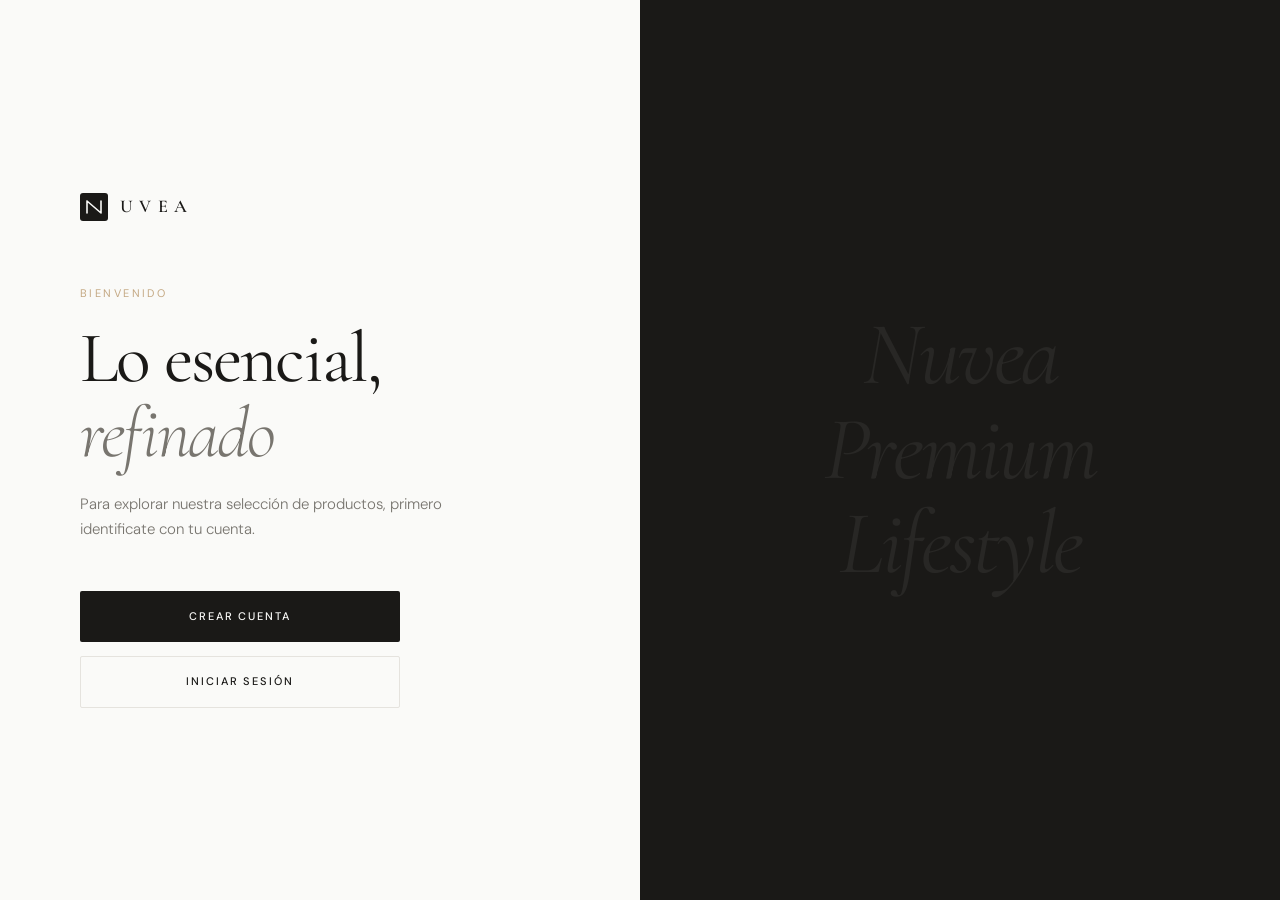
==== index.html @ 1f8201f7 "feat: NUVEA e-commerce — Entregas 1 y 2" ====
<!DOCTYPE html>
<html lang="es">
<head>
  <meta charset="UTF-8" />
  <meta name="viewport" content="width=device-width, initial-scale=1.0" />
  <title>NUVEA — Tienda Premium</title>
  <link rel="stylesheet" href="css/styles.css" />
  <script src="js/auth.js"></script>
  <script src="js/cart.js"></script>
  <script>guardAuth();</script>
</head>
<body>

  <!-- ====================================================
       NAVBAR
       ==================================================== -->
  <nav class="navbar">
    <a href="index.html" class="nav-brand">
      <svg class="nav-logo" viewBox="0 0 28 28" fill="none" xmlns="http://www.w3.org/2000/svg">
        <rect width="28" height="28" rx="3" fill="#1A1917"/><path d="M7 8v12M7 8l14 12M21 8v12" stroke="#FAFAF8" stroke-width="1.6" stroke-linecap="round" stroke-linejoin="round"/>
        
      </svg>
      <span class="nav-brand-name">uvea</span>
    </a>

    <ul class="nav-links">
      <li><a href="index.html" class="active">Inicio</a></li>
      <li><a href="pages/moda.html">Moda</a></li>
      <li><a href="pages/electronica.html">Electrónica</a></li>
      <li><a href="pages/hogar.html">Hogar</a></li>
    </ul>

    <a href="cart.html" class="nav-cart" aria-label="Carrito">
      <svg width="18" height="18" viewBox="0 0 24 24" fill="none" stroke="currentColor" stroke-width="1.6" stroke-linecap="round" stroke-linejoin="round">
        <path d="M6 2 3 6v14a2 2 0 0 0 2 2h14a2 2 0 0 0 2-2V6l-3-4z"/>
        <line x1="3" y1="6" x2="21" y2="6"/>
        <path d="M16 10a4 4 0 0 1-8 0"/>
      </svg>
      <span class="cart-badge"></span>
    </a>
    <button class="nav-toggle" aria-label="Menú" aria-expanded="false">
      <span></span><span></span><span></span>
    </button>
    <button class="btn-logout" onclick="authLogout()">Cerrar sesión</button>
  </nav>

  <!-- ====================================================
       MAIN
       ==================================================== -->
  <main>

    <!-- Hero -->
    <section class="hero">
      <p class="hero-eyebrow">Colección 2026</p>
      <h1 class="hero-title">Lo esencial, <em>refinado</em></h1>
      <p class="hero-subtitle">
        Una selección curada de productos premium para quienes valoran la calidad sobre la cantidad.
      </p>
      <a href="pages/moda.html" class="hero-cta">Explorar colección</a>
    </section>

    <!-- Categories -->
    <section class="categories-section">
      <div class="container">
        <p class="section-label">Categorías</p>

        <div class="categories-grid">

          <a href="pages/moda.html" class="category-card">
            <span class="cat-num">01</span>
            <h2 class="cat-title">Moda</h2>
            <span class="cat-tag">Ropa &amp; Estilo</span>
            <p class="cat-desc">
              Piezas atemporales seleccionadas para una guardarropa consciente y refinada.
            </p>
            <span class="cat-arrow">&#8594;</span>
          </a>

          <a href="pages/electronica.html" class="category-card">
            <span class="cat-num">02</span>
            <h2 class="cat-title">Electrónica</h2>
            <span class="cat-tag">Tecnología &amp; Dispositivos</span>
            <p class="cat-desc">
              Hardware y accesorios tech de alta gama para la productividad y el entretenimiento.
            </p>
            <span class="cat-arrow">&#8594;</span>
          </a>

          <a href="pages/hogar.html" class="category-card">
            <span class="cat-num">03</span>
            <h2 class="cat-title">Hogar</h2>
            <span class="cat-tag">Diseño &amp; Decoración</span>
            <p class="cat-desc">
              Objetos y muebles que elevan cada espacio con diseño contemporáneo y materiales nobles.
            </p>
            <span class="cat-arrow">&#8594;</span>
          </a>

        </div>
      </div>
    </section>

  </main>

  <!-- ====================================================
       FOOTER
       ==================================================== -->
  <footer>
    <span class="footer-brand">Nuvea</span>
    <span>&copy; 2026 NUVEA. Todos los derechos reservados.</span>
  </footer>

</body>
</html>
---- css/styles.css ----
/* ==========================================================
   NUVEA — Design System
   ========================================================== */

@import url('https://fonts.googleapis.com/css2?family=Cormorant+Garamond:ital,wght@0,300;0,400;0,600;1,300;1,400&family=DM+Sans:wght@300;400;500&display=swap');

/* --- Variables ------------------------------------------- */
:root {
  --bg:           #FAFAF8;
  --surface:      #FFFFFF;
  --border:       #E5E3DE;
  --border-dark:  #CCCAC4;
  --text:         #1A1917;
  --text-muted:   #78756F;
  --accent:       #C4A882;
  --nav-h:        72px;
  --radius:       2px;
  --max-w:        1200px;
  --pad-x:        48px;
}

/* --- Reset ----------------------------------------------- */
*, *::before, *::after { margin: 0; padding: 0; box-sizing: border-box; }
html { font-size: 16px; scroll-behavior: smooth; }

body {
  font-family: 'DM Sans', system-ui, sans-serif;
  background: var(--bg);
  color: var(--text);
  line-height: 1.6;
  min-height: 100vh;
  -webkit-font-smoothing: antialiased;
}

h1, h2, h3, h4 {
  font-family: 'Cormorant Garamond', Georgia, serif;
  font-weight: 400;
  line-height: 1.15;
}

a { color: inherit; }
img, svg { display: block; }

/* ==========================================================
   NAVBAR
   ========================================================== */

.navbar {
  position: fixed;
  inset: 0 0 auto 0;
  height: var(--nav-h);
  background: rgba(250, 250, 248, 0.90);
  backdrop-filter: blur(16px);
  -webkit-backdrop-filter: blur(16px);
  border-bottom: 1px solid var(--border);
  z-index: 100;
  display: flex;
  align-items: center;
  justify-content: space-between;
  padding: 0 var(--pad-x);
  gap: 32px;
}

/* Brand / Logo */
.nav-brand {
  display: flex;
  align-items: center;
  gap: 12px;
  text-decoration: none;
  flex-shrink: 0;
}

.nav-logo {
  width: 28px;
  height: 28px;
  flex-shrink: 0;
}

.nav-brand-name {
  font-family: 'Cormorant Garamond', serif;
  font-size: 18px;
  letter-spacing: 0.35em;
  font-weight: 600;
  text-transform: uppercase;
  color: var(--text);
}

/* Links */
.nav-links {
  display: flex;
  align-items: center;
  gap: 36px;
  list-style: none;
  flex: 1;
  justify-content: center;
}

.nav-links a {
  font-size: 11px;
  letter-spacing: 0.16em;
  text-transform: uppercase;
  color: var(--text-muted);
  text-decoration: none;
  transition: color 0.2s;
  white-space: nowrap;
}

.nav-links a:hover,
.nav-links a.active {
  color: var(--text);
}

/* Logout button */
.btn-logout {
  flex-shrink: 0;
  font-size: 11px;
  letter-spacing: 0.12em;
  text-transform: uppercase;
  color: var(--text-muted);
  text-decoration: none;
  border: 1px solid var(--border);
  padding: 9px 20px;
  border-radius: var(--radius);
  transition: color 0.2s, border-color 0.2s;
  white-space: nowrap;
}

.btn-logout:hover {
  color: var(--text);
  border-color: var(--border-dark);
}

/* ==========================================================
   LAYOUT UTILITIES
   ========================================================== */

main { padding-top: var(--nav-h); min-height: 100vh; }

.container {
  max-width: var(--max-w);
  margin: 0 auto;
  padding: 0 var(--pad-x);
}

.section-label {
  font-size: 11px;
  letter-spacing: 0.22em;
  text-transform: uppercase;
  color: var(--text-muted);
  margin-bottom: 48px;
  display: flex;
  align-items: center;
  gap: 20px;
}

.section-label::after {
  content: '';
  flex: 1;
  height: 1px;
  background: var(--border);
}

/* INDEX - hero */

.hero {
  display: flex;
  flex-direction: column;
  align-items: center;
  justify-content: center;
  text-align: center;
  padding: 110px var(--pad-x) 72px;
  min-height: calc(100vh - var(--nav-h));
  border-bottom: 1px solid var(--border);
}

.hero-eyebrow {
  font-size: 11px;
  letter-spacing: 0.28em;
  text-transform: uppercase;
  color: var(--accent);
  margin-bottom: 28px;
}

.hero-title {
  font-size: clamp(52px, 8vw, 100px);
  letter-spacing: -0.025em;
  color: var(--text);
  margin-bottom: 28px;
  max-width: 960px;
}

.hero-title em {
  font-style: italic;
  font-weight: 300;
  color: var(--text-muted);
}

.hero-subtitle {
  font-size: 16px;
  color: var(--text-muted);
  max-width: 440px;
  margin-bottom: 0;
  font-weight: 300;
  line-height: 1.75;
}

/* INDEX — grilla cateogrias */

.categories-section {
  padding: 88px 0;
}

.categories-section .container { margin-bottom: 0; }

.categories-grid {
  display: grid;
  grid-template-columns: repeat(3, 1fr);
  border: 1px solid var(--border);
  border-right: none;
  border-bottom: none;
}

.category-card {
  background: var(--surface);
  padding: 56px 44px 48px;
  text-decoration: none;
  color: var(--text);
  border-right: 1px solid var(--border);
  border-bottom: 1px solid var(--border);
  transition: background 0.35s ease, color 0.35s ease;
  display: block;
  position: relative;
  overflow: hidden;
}

.category-card::after {
  content: '';
  position: absolute;
  inset: 0;
  background: var(--text);
  transform: scaleY(0);
  transform-origin: bottom;
  transition: transform 0.4s cubic-bezier(0.22, 1, 0.36, 1);
  z-index: 0;
}

.category-card:hover::after { transform: scaleY(1); }

.category-card > * { position: relative; z-index: 1; }

.category-card:hover { color: var(--bg); }
.category-card:hover .cat-num  { color: var(--accent); }
.category-card:hover .cat-tag  { color: rgba(250,250,248,0.45); }
.category-card:hover .cat-desc { color: rgba(250,250,248,0.55); }

.cat-num {
  font-size: 11px;
  letter-spacing: 0.15em;
  color: var(--accent);
  margin-bottom: 36px;
  display: block;
  transition: color 0.35s;
}

.cat-title {
  font-size: clamp(30px, 3vw, 44px);
  margin-bottom: 14px;
  letter-spacing: -0.01em;
}

.cat-tag {
  font-size: 11px;
  letter-spacing: 0.12em;
  text-transform: uppercase;
  color: var(--text-muted);
  transition: color 0.35s;
}

.cat-desc {
  font-size: 14px;
  color: var(--text-muted);
  margin-top: 20px;
  line-height: 1.7;
  font-weight: 300;
  transition: color 0.35s;
  max-width: 260px;
}

.cat-arrow {
  display: inline-block;
  margin-top: 44px;
  font-size: 22px;
  opacity: 0.25;
  transition: opacity 0.3s, transform 0.3s;
}

.category-card:hover .cat-arrow {
  opacity: 0.6;
  transform: translateX(6px);
}

/* CATEGORY pages */

.cat-hero {
  padding: 96px var(--pad-x) 72px;
  border-bottom: 1px solid var(--border);
}

.cat-hero-store {
  font-size: 11px;
  letter-spacing: 0.22em;
  text-transform: uppercase;
  color: var(--accent);
  margin-bottom: 18px;
}

.cat-hero-title {
  font-size: clamp(52px, 8vw, 96px);
  letter-spacing: -0.03em;
  max-width: 820px;
  line-height: 1.05;
}

.cat-hero-sub {
  margin-top: 28px;
  font-size: 15px;
  color: var(--text-muted);
  font-weight: 300;
  max-width: 520px;
  line-height: 1.75;
}

/* Products grid */
.products-section {
  padding: 72px 0 96px;
}

.products-grid {
  display: grid;
  grid-template-columns: repeat(3, 1fr);
  border: 1px solid var(--border);
  border-right: none;
  border-bottom: none;
}

.product-card {
  border-right: 1px solid var(--border);
  border-bottom: 1px solid var(--border);
  padding: 32px;
  background: var(--surface);
}

.product-img {
  background: var(--bg);
  aspect-ratio: 3/4;
  width: 100%;
  margin-bottom: 20px;
  overflow: hidden;
}

.product-img img {
  width: 100%;
  height: 100%;
  object-fit: cover;
  display: block;
  transition: transform 0.5s ease;
}

.product-card:hover .product-img img {
  transform: scale(1.04);
}

.product-name {
  font-size: 17px;
  margin-bottom: 6px;
}

.product-price {
  font-size: 13px;
  color: var(--text-muted);
  letter-spacing: 0.04em;
}

.product-tag {
  display: inline-block;
  margin-top: 14px;
  font-size: 10px;
  letter-spacing: 0.14em;
  text-transform: uppercase;
  color: var(--text-muted);
  border: 1px solid var(--border);
  padding: 4px 10px;
  border-radius: var(--radius);
}

/* paginas de autenticación (Login / Register)*/

.auth-wrap {
  min-height: calc(100vh - var(--nav-h));
  display: grid;
  grid-template-columns: 1fr;
}

@media (min-width: 860px) {
  .auth-wrap { grid-template-columns: 1fr 1fr; }
}

.auth-panel {
  display: flex;
  align-items: center;
  justify-content: center;
  padding: 72px var(--pad-x);
}

.auth-visual {
  display: none;
  background: var(--text);
  align-items: center;
  justify-content: center;
  overflow: hidden;
}

@media (min-width: 860px) {
  .auth-visual { display: flex; }
}

.auth-visual-text {
  font-family: 'Cormorant Garamond', serif;
  font-size: 80px;
  color: var(--bg);
  opacity: 0.07;
  letter-spacing: -0.03em;
  text-align: center;
  padding: 48px;
  line-height: 1.05;
  user-select: none;
  font-style: italic;
}

/* Form internals */
.auth-form-wrap {
  width: 100%;
  max-width: 380px;
}

.auth-eyebrow {
  font-size: 11px;
  letter-spacing: 0.22em;
  text-transform: uppercase;
  color: var(--accent);
  margin-bottom: 12px;
}

.auth-title {
  font-size: 42px;
  letter-spacing: -0.025em;
  margin-bottom: 6px;
}

.auth-subtitle {
  font-size: 14px;
  color: var(--text-muted);
  margin-bottom: 52px;
  font-weight: 300;
  line-height: 1.65;
}

/* Fields */
.form-row {
  display: grid;
  grid-template-columns: 1fr 1fr;
  gap: 24px;
}

.form-field { margin-bottom: 28px; }

.form-label {
  display: block;
  font-size: 10px;
  letter-spacing: 0.14em;
  text-transform: uppercase;
  color: var(--text-muted);
  margin-bottom: 10px;
}

.form-input {
  width: 100%;
  border: none;
  border-bottom: 1px solid var(--border);
  background: transparent;
  padding: 10px 0;
  font-size: 15px;
  font-family: 'DM Sans', sans-serif;
  color: var(--text);
  outline: none;
  transition: border-color 0.2s;
  border-radius: 0;
  appearance: none;
  -webkit-appearance: none;
}

.form-input:focus { border-bottom-color: var(--text); }

.form-input::placeholder { color: rgba(120,117,111,0.4); }

/* Submit */
.btn-submit {
  width: 100%;
  background: var(--text);
  color: var(--bg);
  border: none;
  padding: 17px 32px;
  font-size: 11px;
  letter-spacing: 0.18em;
  text-transform: uppercase;
  font-family: 'DM Sans', sans-serif;
  font-weight: 500;
  cursor: pointer;
  border-radius: var(--radius);
  margin-top: 16px;
  transition: opacity 0.2s;
}

.btn-submit:hover { opacity: 0.78; }

.auth-footer {
  margin-top: 28px;
  font-size: 13px;
  color: var(--text-muted);
  line-height: 1.6;
}

.auth-footer a {
  color: var(--text);
  text-decoration: none;
  border-bottom: 1px solid var(--border-dark);
  transition: border-color 0.2s;
}

.auth-footer a:hover { border-color: var(--text); }

/* Divider */
.form-divider {
  height: 1px;
  background: var(--border);
  margin: 36px 0;
}

/* FOOTER*/

footer {
  border-top: 1px solid var(--border);
  padding: 28px var(--pad-x);
  display: flex;
  align-items: center;
  justify-content: space-between;
  font-size: 12px;
  color: var(--text-muted);
  letter-spacing: 0.04em;
  gap: 16px;
  flex-wrap: wrap;
}

.footer-brand {
  display: flex;
  align-items: center;
  gap: 10px;
  font-family: 'Cormorant Garamond', serif;
  letter-spacing: 0.3em;
  font-size: 13px;
  text-transform: uppercase;
  color: var(--text);
}

/* btn-logout como button */
button.btn-logout {
  background: none;
  cursor: pointer;
  font-family: 'DM Sans', sans-serif;
}

/* ==========================================================
   GATE PAGE
   ========================================================== */

.gate-body {
  overflow: hidden;
  height: 100vh;
}

.gate-wrap {
  min-height: 100vh;
  display: grid;
  grid-template-columns: 1fr;
}

@media (min-width: 800px) {
  .gate-wrap { grid-template-columns: 1fr 1fr; }
}

.gate-content {
  display: flex;
  flex-direction: column;
  justify-content: center;
  padding: 72px 80px;
  gap: 0;
}

.gate-brand {
  display: flex;
  align-items: center;
  gap: 12px;
  margin-bottom: 64px;
}

.gate-brand-name {
  font-family: 'Cormorant Garamond', serif;
  font-size: 18px;
  letter-spacing: 0.35em;
  font-weight: 600;
  text-transform: uppercase;
  color: var(--text);
}

.gate-eyebrow {
  font-size: 11px;
  letter-spacing: 0.22em;
  text-transform: uppercase;
  color: var(--accent);
  margin-bottom: 18px;
}

.gate-title {
  font-size: clamp(40px, 6vw, 72px);
  letter-spacing: -0.025em;
  margin-bottom: 20px;
  line-height: 1.05;
}

.gate-title em {
  font-style: italic;
  font-weight: 300;
  color: var(--text-muted);
}

.gate-sub {
  font-size: 15px;
  color: var(--text-muted);
  font-weight: 300;
  line-height: 1.7;
  max-width: 380px;
  margin-bottom: 48px;
}

.gate-actions {
  display: flex;
  flex-direction: column;
  gap: 14px;
  max-width: 320px;
}

.gate-btn-primary {
  display: block;
  text-align: center;
  background: var(--text);
  color: var(--bg);
  text-decoration: none;
  padding: 17px 32px;
  font-size: 11px;
  letter-spacing: 0.18em;
  text-transform: uppercase;
  font-family: 'DM Sans', sans-serif;
  font-weight: 500;
  border-radius: var(--radius);
  transition: opacity 0.2s;
}

.gate-btn-primary:hover { opacity: 0.78; }

.gate-btn-secondary {
  display: block;
  text-align: center;
  background: transparent;
  color: var(--text);
  text-decoration: none;
  padding: 16px 32px;
  font-size: 11px;
  letter-spacing: 0.18em;
  text-transform: uppercase;
  font-family: 'DM Sans', sans-serif;
  font-weight: 500;
  border-radius: var(--radius);
  border: 1px solid var(--border);
  transition: border-color 0.2s;
}

.gate-btn-secondary:hover { border-color: var(--border-dark); }

.gate-visual {
  display: none;
  background: var(--text);
  align-items: center;
  justify-content: center;
  overflow: hidden;
}

@media (min-width: 800px) {
  .gate-visual { display: flex; }
}

.gate-visual-text {
  font-family: 'Cormorant Garamond', serif;
  font-size: 90px;
  color: var(--bg);
  opacity: 0.06;
  letter-spacing: -0.03em;
  text-align: center;
  line-height: 1.05;
  font-style: italic;
  user-select: none;
  padding: 48px;
}

/* MODAL DE ÉXITO*/

.modal-overlay {
  position: fixed;
  inset: 0;
  background: rgba(26, 25, 23, 0.65);
  backdrop-filter: blur(6px);
  -webkit-backdrop-filter: blur(6px);
  z-index: 300;
  display: flex;
  align-items: center;
  justify-content: center;
  opacity: 0;
  pointer-events: none;
  transition: opacity 0.3s;
}

.modal-overlay.active {
  opacity: 1;
  pointer-events: auto;
}

.modal {
  background: var(--surface);
  padding: 56px 48px;
  max-width: 400px;
  width: 90%;
  text-align: center;
  border: 1px solid var(--border);
}

.modal-check {
  width: 48px;
  height: 48px;
  border-radius: 50%;
  border: 1.5px solid var(--accent);
  display: flex;
  align-items: center;
  justify-content: center;
  margin: 0 auto 28px;
  color: var(--accent);
  font-size: 20px;
}

.modal-title {
  font-size: 32px;
  margin-bottom: 12px;
  letter-spacing: -0.02em;
}

.modal-body {
  font-size: 14px;
  color: var(--text-muted);
  line-height: 1.7;
  font-weight: 300;
  margin-bottom: 36px;
}

.modal-btn {
  display: block;
  width: 100%;
  background: var(--text);
  color: var(--bg);
  text-decoration: none;
  padding: 16px 32px;
  font-size: 11px;
  letter-spacing: 0.18em;
  text-transform: uppercase;
  font-family: 'DM Sans', sans-serif;
  font-weight: 500;
  border-radius: var(--radius);
  transition: opacity 0.2s;
  text-align: center;
}

.modal-btn:hover { opacity: 0.78; }

/* MENSAJES DE ERROR EN FORMULARIOS */

.form-error {
  font-size: 13px;
  color: #b94040;
  margin-top: 16px;
  line-height: 1.5;
  display: none;
}

.form-error.visible { display: block; }

/* ==========================================================
   PRODUCT CARD — BUTTON
   ========================================================== */

.product-btn {
  display: block;
  width: 100%;
  margin-top: 20px;
  padding: 13px 20px;
  background: transparent;
  border: 1px solid var(--border);
  font-size: 10px;
  letter-spacing: 0.14em;
  text-transform: uppercase;
  font-family: 'DM Sans', sans-serif;
  color: var(--text-muted);
  cursor: pointer;
  border-radius: var(--radius);
  transition: background 0.2s, color 0.2s, border-color 0.2s;
}

.product-btn:hover,
.product-btn.added {
  background: var(--text);
  color: var(--bg);
  border-color: var(--text);
}

/* ==========================================================
   HERO — CTA
   ========================================================== */

.hero-cta {
  display: inline-block;
  margin-top: 40px;
  padding: 16px 40px;
  background: var(--text);
  color: var(--bg);
  text-decoration: none;
  font-size: 11px;
  letter-spacing: 0.18em;
  text-transform: uppercase;
  font-family: 'DM Sans', sans-serif;
  font-weight: 500;
  border-radius: var(--radius);
  transition: opacity 0.2s;
}

.hero-cta:hover { opacity: 0.78; }

/* ==========================================================
   NAV TOGGLE — hamburger
   ========================================================== */

.nav-toggle {
  display: none;
  background: none;
  border: none;
  cursor: pointer;
  padding: 6px;
  flex-direction: column;
  gap: 5px;
  flex-shrink: 0;
}

.nav-toggle span {
  display: block;
  width: 22px;
  height: 1.5px;
  background: var(--text);
  transition: transform 0.25s, opacity 0.25s;
}

/* ==========================================================
   RESPONSIVE
   ========================================================== */

@media (max-width: 767px) {
  :root { --pad-x: 24px; }

  .nav-toggle { display: flex; }

  .nav-links {
    display: none;
    position: fixed;
    top: var(--nav-h);
    left: 0;
    right: 0;
    background: rgba(250, 250, 248, 0.97);
    backdrop-filter: blur(16px);
    -webkit-backdrop-filter: blur(16px);
    flex-direction: column;
    align-items: stretch;
    justify-content: flex-start;
    gap: 0;
    padding: 8px 0 16px;
    border-bottom: 1px solid var(--border);
    z-index: 99;
  }

  .nav-links.open { display: flex; }
  .nav-links li { width: 100%; }
  .nav-links a { display: block; padding: 14px 24px; font-size: 12px; }

  .categories-grid { grid-template-columns: 1fr; }
  .products-grid   { grid-template-columns: 1fr 1fr; }

  .hero { padding: 80px 24px 56px; }
  .cat-hero { padding: 72px 24px 56px; }
}

@media (max-width: 479px) {
  .products-grid { grid-template-columns: 1fr; }
}

/* ==========================================================
   NAV CART ICON
   ========================================================== */

.nav-cart {
  position: relative;
  display: flex;
  align-items: center;
  justify-content: center;
  color: var(--text-muted);
  text-decoration: none;
  flex-shrink: 0;
  padding: 4px;
  transition: color 0.2s;
}

.nav-cart:hover { color: var(--text); }

.cart-badge {
  position: absolute;
  top: -4px;
  right: -6px;
  background: var(--accent);
  color: var(--surface);
  font-size: 9px;
  font-weight: 500;
  min-width: 16px;
  height: 16px;
  border-radius: 8px;
  display: none;
  align-items: center;
  justify-content: center;
  padding: 0 4px;
  font-family: 'DM Sans', sans-serif;
}

/* ==========================================================
   CART PAGE
   ========================================================== */

.cart-section { padding: 72px 0 96px; }

.cart-table-wrap { border: 1px solid var(--border); }

.cart-table {
  width: 100%;
  border-collapse: collapse;
  font-size: 14px;
}

.cart-table th {
  font-size: 10px;
  letter-spacing: 0.14em;
  text-transform: uppercase;
  color: var(--text-muted);
  font-weight: 400;
  padding: 16px 20px;
  text-align: left;
  border-bottom: 1px solid var(--border);
  font-family: 'DM Sans', sans-serif;
}

.cart-table td { padding: 20px; border-bottom: 1px solid var(--border); vertical-align: middle; }

.cart-row:last-child td { border-bottom: none; }

.cart-name { font-family: 'Cormorant Garamond', serif; font-size: 17px; }

.cart-cell { color: var(--text-muted); font-size: 13px; white-space: nowrap; }

.qty-control { display: flex; align-items: center; gap: 12px; }

.qty-control button {
  background: none;
  border: 1px solid var(--border);
  width: 28px;
  height: 28px;
  cursor: pointer;
  font-size: 16px;
  color: var(--text);
  border-radius: var(--radius);
  display: flex;
  align-items: center;
  justify-content: center;
  transition: border-color 0.2s;
  font-family: 'DM Sans', sans-serif;
}

.qty-control button:hover { border-color: var(--border-dark); }

.qty-control span { font-size: 14px; min-width: 20px; text-align: center; }

.cart-remove button {
  background: none;
  border: none;
  cursor: pointer;
  color: var(--text-muted);
  font-size: 20px;
  line-height: 1;
  padding: 4px 8px;
  transition: color 0.2s;
}

.cart-remove button:hover { color: var(--text); }

.cart-footer {
  padding: 28px 20px;
  display: flex;
  align-items: center;
  justify-content: flex-end;
  gap: 32px;
  border-top: 1px solid var(--border);
  flex-wrap: wrap;
}

.cart-total-row { display: flex; align-items: center; gap: 20px; }

.cart-total-row span:first-child {
  font-size: 10px;
  letter-spacing: 0.14em;
  text-transform: uppercase;
  color: var(--text-muted);
}

.cart-total-row span:last-child {
  font-size: 24px;
  font-family: 'Cormorant Garamond', serif;
}

.cart-checkout { width: auto; margin-top: 0; padding: 14px 36px; }

.cart-empty {
  text-align: center;
  padding: 80px 24px;
  color: var(--text-muted);
  font-size: 15px;
  font-weight: 300;
  line-height: 1.7;
}

.cart-empty .hero-cta { margin-top: 32px; }
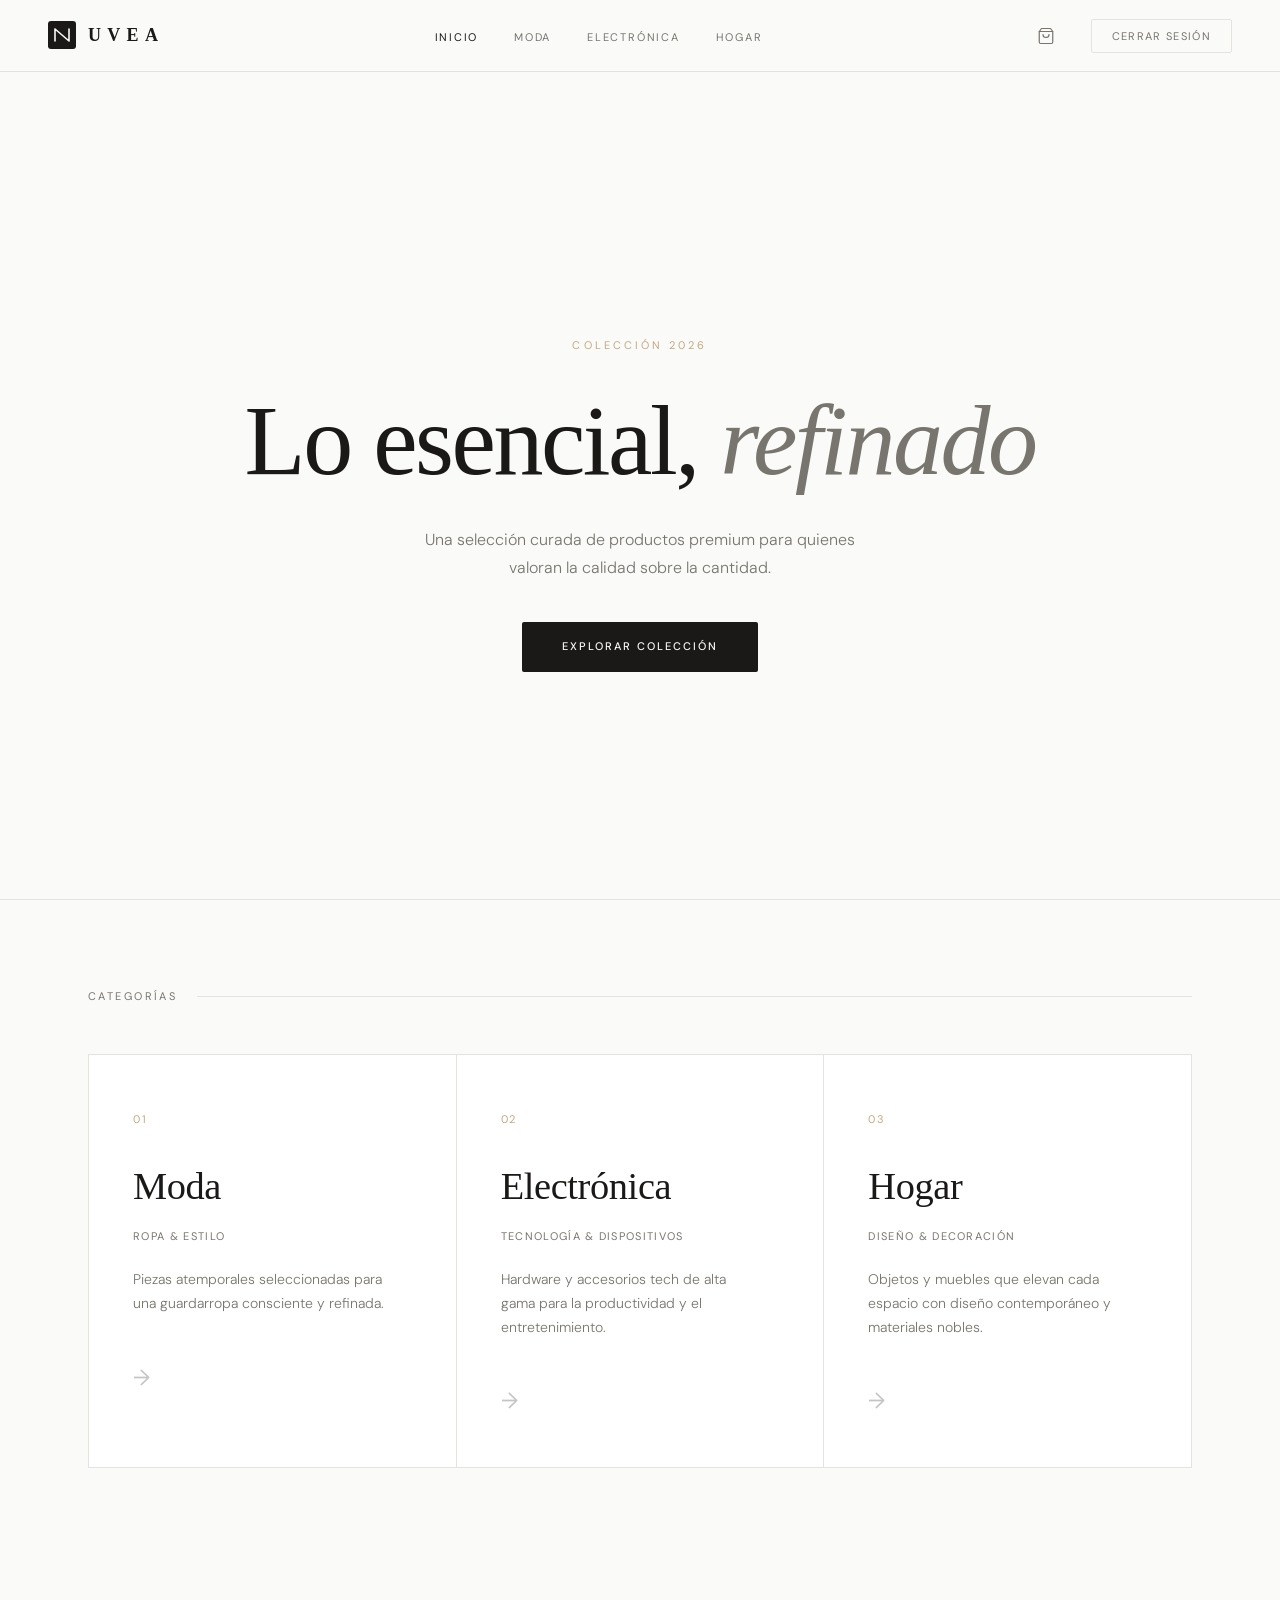
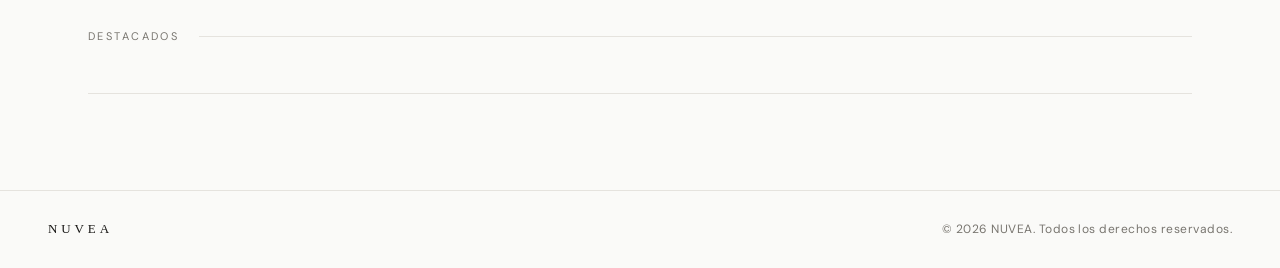
==== commit 5f834cb0: "Add root index.html redirect for GitHub Pages" ====
--- a/index.html
+++ b/index.html
@@ -2,113 +2,10 @@
 <html lang="es">
 <head>
   <meta charset="UTF-8" />
-  <meta name="viewport" content="width=device-width, initial-scale=1.0" />
-  <title>NUVEA — Tienda Premium</title>
-  <link rel="stylesheet" href="css/styles.css" />
-  <script src="js/auth.js"></script>
-  <script src="js/cart.js"></script>
-  <script>guardAuth();</script>
+  <meta http-equiv="refresh" content="0; url=pages/index.html" />
+  <title>NUVEA</title>
 </head>
 <body>
-
-  <!-- ====================================================
-       NAVBAR
-       ==================================================== -->
-  <nav class="navbar">
-    <a href="index.html" class="nav-brand">
-      <svg class="nav-logo" viewBox="0 0 28 28" fill="none" xmlns="http://www.w3.org/2000/svg">
-        <rect width="28" height="28" rx="3" fill="#1A1917"/><path d="M7 8v12M7 8l14 12M21 8v12" stroke="#FAFAF8" stroke-width="1.6" stroke-linecap="round" stroke-linejoin="round"/>
-        
-      </svg>
-      <span class="nav-brand-name">uvea</span>
-    </a>
-
-    <ul class="nav-links">
-      <li><a href="index.html" class="active">Inicio</a></li>
-      <li><a href="pages/moda.html">Moda</a></li>
-      <li><a href="pages/electronica.html">Electrónica</a></li>
-      <li><a href="pages/hogar.html">Hogar</a></li>
-    </ul>
-
-    <a href="cart.html" class="nav-cart" aria-label="Carrito">
-      <svg width="18" height="18" viewBox="0 0 24 24" fill="none" stroke="currentColor" stroke-width="1.6" stroke-linecap="round" stroke-linejoin="round">
-        <path d="M6 2 3 6v14a2 2 0 0 0 2 2h14a2 2 0 0 0 2-2V6l-3-4z"/>
-        <line x1="3" y1="6" x2="21" y2="6"/>
-        <path d="M16 10a4 4 0 0 1-8 0"/>
-      </svg>
-      <span class="cart-badge"></span>
-    </a>
-    <button class="nav-toggle" aria-label="Menú" aria-expanded="false">
-      <span></span><span></span><span></span>
-    </button>
-    <button class="btn-logout" onclick="authLogout()">Cerrar sesión</button>
-  </nav>
-
-  <!-- ====================================================
-       MAIN
-       ==================================================== -->
-  <main>
-
-    <!-- Hero -->
-    <section class="hero">
-      <p class="hero-eyebrow">Colección 2026</p>
-      <h1 class="hero-title">Lo esencial, <em>refinado</em></h1>
-      <p class="hero-subtitle">
-        Una selección curada de productos premium para quienes valoran la calidad sobre la cantidad.
-      </p>
-      <a href="pages/moda.html" class="hero-cta">Explorar colección</a>
-    </section>
-
-    <!-- Categories -->
-    <section class="categories-section">
-      <div class="container">
-        <p class="section-label">Categorías</p>
-
-        <div class="categories-grid">
-
-          <a href="pages/moda.html" class="category-card">
-            <span class="cat-num">01</span>
-            <h2 class="cat-title">Moda</h2>
-            <span class="cat-tag">Ropa &amp; Estilo</span>
-            <p class="cat-desc">
-              Piezas atemporales seleccionadas para una guardarropa consciente y refinada.
-            </p>
-            <span class="cat-arrow">&#8594;</span>
-          </a>
-
-          <a href="pages/electronica.html" class="category-card">
-            <span class="cat-num">02</span>
-            <h2 class="cat-title">Electrónica</h2>
-            <span class="cat-tag">Tecnología &amp; Dispositivos</span>
-            <p class="cat-desc">
-              Hardware y accesorios tech de alta gama para la productividad y el entretenimiento.
-            </p>
-            <span class="cat-arrow">&#8594;</span>
-          </a>
-
-          <a href="pages/hogar.html" class="category-card">
-            <span class="cat-num">03</span>
-            <h2 class="cat-title">Hogar</h2>
-            <span class="cat-tag">Diseño &amp; Decoración</span>
-            <p class="cat-desc">
-              Objetos y muebles que elevan cada espacio con diseño contemporáneo y materiales nobles.
-            </p>
-            <span class="cat-arrow">&#8594;</span>
-          </a>
-
-        </div>
-      </div>
-    </section>
-
-  </main>
-
-  <!-- ====================================================
-       FOOTER
-       ==================================================== -->
-  <footer>
-    <span class="footer-brand">Nuvea</span>
-    <span>&copy; 2026 NUVEA. Todos los derechos reservados.</span>
-  </footer>
-
+  <a href="pages/index.html">Ir a NUVEA</a>
 </body>
 </html>
